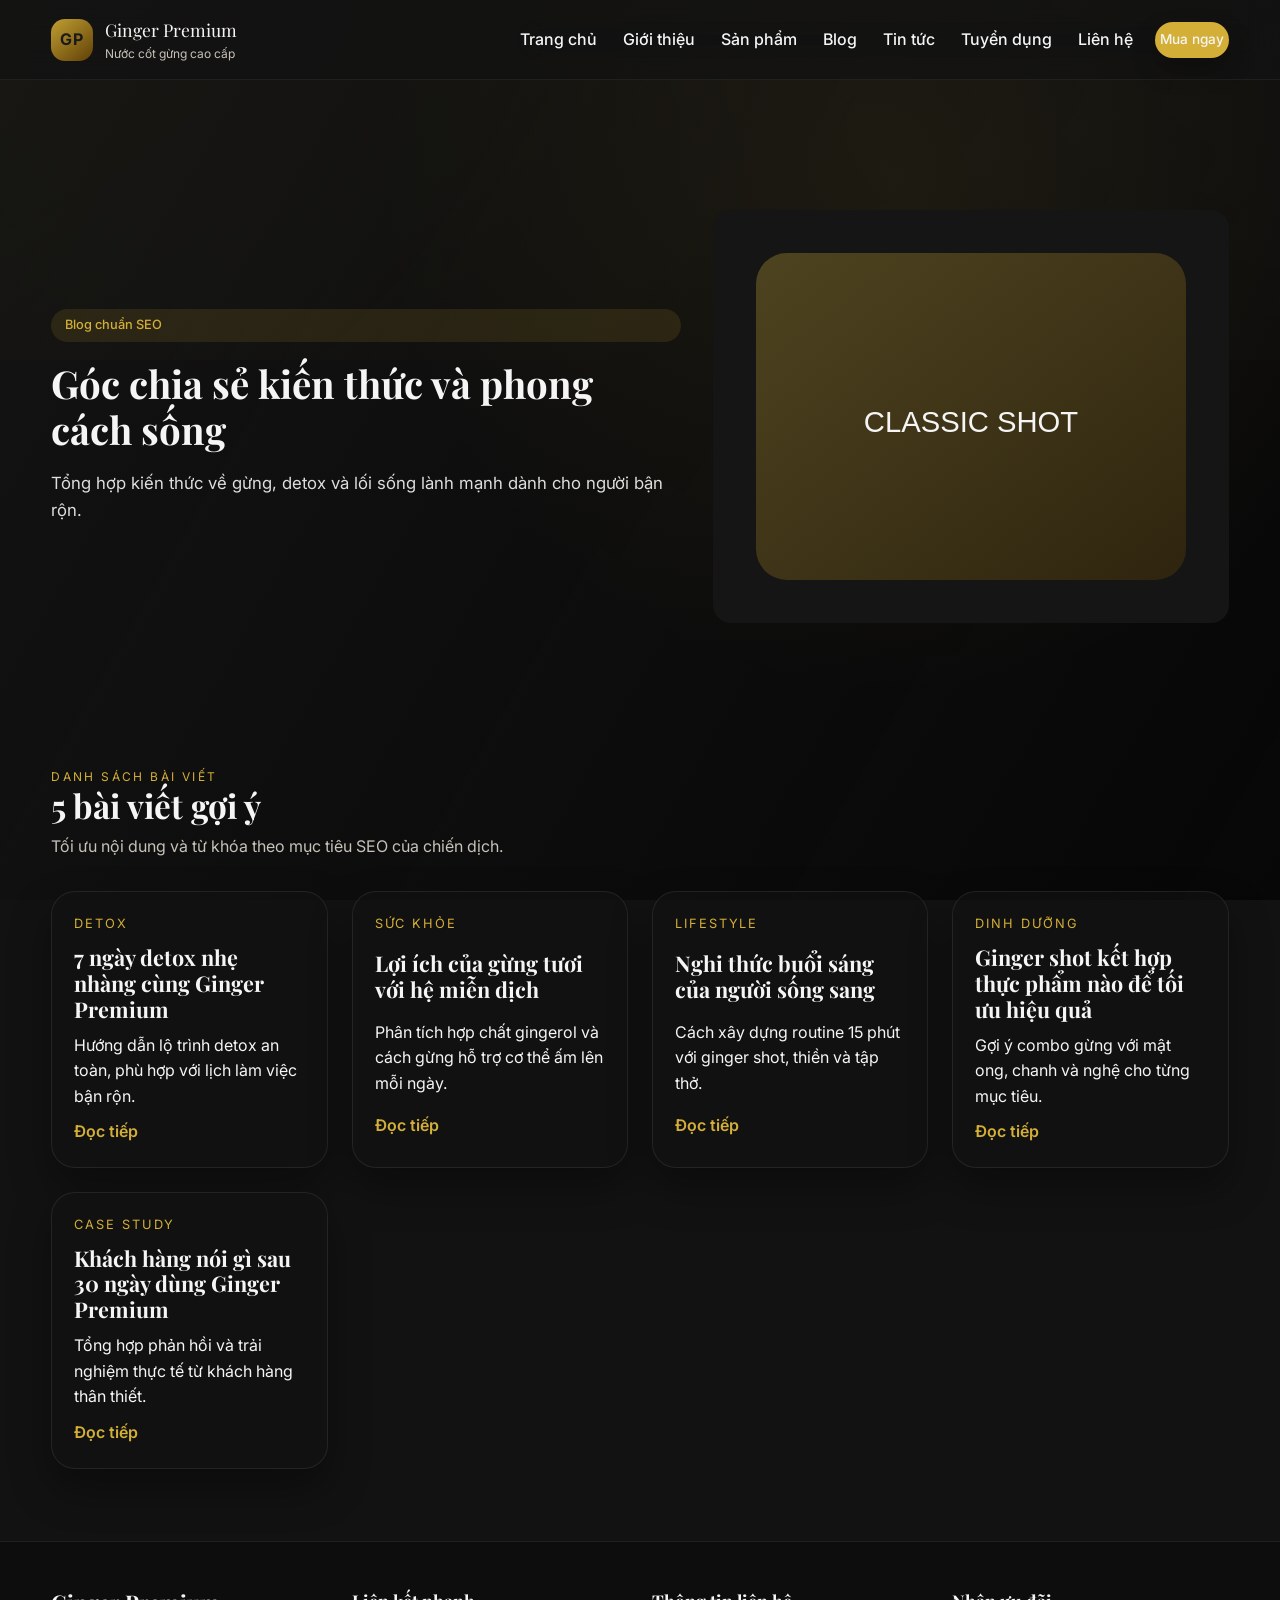
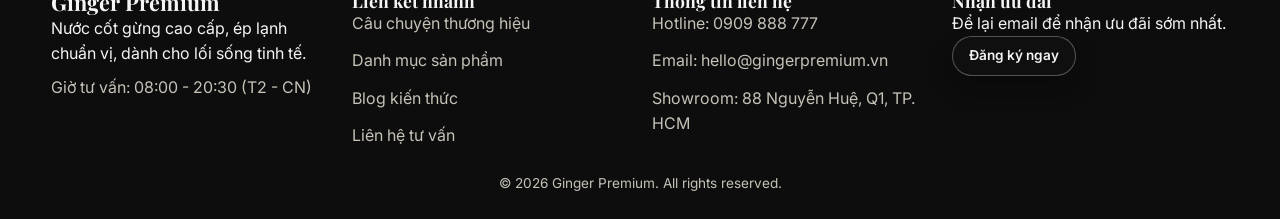
==== blog.html @ f05b1ac1 "update content" ====
<!doctype html>
<html lang='vi'>
<head>
  <meta charset='utf-8'>
  <meta name='viewport' content='width=device-width, initial-scale=1'>
  <title>Blog Ginger Premium | Kiến thức sức khỏe và phong cách sống</title>
  <meta name='description' content='Blog Ginger Premium chia sẻ kiến thức sức khỏe, thói quen detox và phong cách sống sang trọng cùng gừng tươi.'>
  <link rel='preconnect' href='https://fonts.googleapis.com'>
  <link rel='preconnect' href='https://fonts.gstatic.com' crossorigin>
  <link href='https://fonts.googleapis.com/css2?family=Playfair+Display:wght@500;600;700&family=Inter:wght@300;400;500;600&display=swap' rel='stylesheet'>
  <link rel='stylesheet' href='assets/css/style.css'>
  <script src='assets/js/main.js' defer></script>
</head>
<body>
  <header></header>

  <main>
    <section class='hero section reveal'>
      <div class='container hero-grid'>
        <div class='hero-copy'>
          <span class='badge'>Blog chuẩn SEO</span>
          <h1>Góc chia sẻ kiến thức và phong cách sống</h1>
          <p class='lead'>Tổng hợp kiến thức về gừng, detox và lối sống lành mạnh dành cho người bận rộn.</p>
        </div>
        <div class='hero-media'>
          <img src='assets/img/product-1.svg' alt='Blog Ginger Premium'>
        </div>
      </div>
    </section>

    <section class='section reveal'>
      <div class='container'>
        <div class='section-heading'>
          <p class='section-kicker'>Danh sách bài viết</p>
          <h2>5 bài viết gợi ý</h2>
          <p class='section-subtitle'>Tối ưu nội dung và từ khóa theo mục tiêu SEO của chiến dịch.</p>
        </div>
        <!-- Lưu ý: Đảm bảo bài viết tối thiểu 300 từ và tối ưu 3 keyword -->
        <div class='grid-2'>
          <article class='post-card'>
            <span class='post-tag'>Detox</span>
            <h3>7 ngày detox nhẹ nhàng cùng Ginger Premium</h3>
            <p>Hướng dẫn lộ trình detox an toàn, phù hợp với lịch làm việc bận rộn.</p>
            <a class='text-link' href='#'>Đọc tiếp</a>
          </article>
          <article class='post-card'>
            <span class='post-tag'>Sức khỏe</span>
            <h3>Lợi ích của gừng tươi với hệ miễn dịch</h3>
            <p>Phân tích hợp chất gingerol và cách gừng hỗ trợ cơ thể ấm lên mỗi ngày.</p>
            <a class='text-link' href='#'>Đọc tiếp</a>
          </article>
          <article class='post-card'>
            <span class='post-tag'>Lifestyle</span>
            <h3>Nghi thức buổi sáng của người sống sang</h3>
            <p>Cách xây dựng routine 15 phút với ginger shot, thiền và tập thở.</p>
            <a class='text-link' href='#'>Đọc tiếp</a>
          </article>
          <article class='post-card'>
            <span class='post-tag'>Dinh dưỡng</span>
            <h3>Ginger shot kết hợp thực phẩm nào để tối ưu hiệu quả</h3>
            <p>Gợi ý combo gừng với mật ong, chanh và nghệ cho từng mục tiêu.</p>
            <a class='text-link' href='#'>Đọc tiếp</a>
          </article>
          <article class='post-card'>
            <span class='post-tag'>Case study</span>
            <h3>Khách hàng nói gì sau 30 ngày dùng Ginger Premium</h3>
            <p>Tổng hợp phản hồi và trải nghiệm thực tế từ khách hàng thân thiết.</p>
            <a class='text-link' href='#'>Đọc tiếp</a>
          </article>
        </div>
      </div>
    </section>
  </main>

  <footer></footer>
</body>
</html>
---- assets/css/style.css ----
:root {
  --bg: #121212;
  --bg-alt: #171717;
  --accent: #d4af37;
  --text: #f5f5f5;
  --muted: #c6c2b8;
  --glass: rgba(18, 18, 18, 0.62);
  --glass-border: rgba(212, 175, 55, 0.22);
  --shadow: 0 20px 40px rgba(0, 0, 0, 0.35);
  --radius: 24px;
}

* {
  box-sizing: border-box;
  margin: 0;
  padding: 0;
}

html {
  scroll-behavior: smooth;
}

body {
  font-family: "Inter", sans-serif;
  background: var(--bg);
  color: var(--text);
  line-height: 1.6;
  min-height: 100vh;
}

/* Nền tối sang trọng với ánh vàng hổ phách */
body::before {
  content: "";
  position: fixed;
  inset: -20% -10% auto;
  height: 60vh;
  background:
    radial-gradient(
      circle at top left,
      rgba(212, 175, 55, 0.2),
      transparent 60%
    ),
    radial-gradient(
      circle at top right,
      rgba(255, 255, 255, 0.08),
      transparent 55%
    );
  z-index: -2;
}

body::after {
  content: "";
  position: fixed;
  inset: 0;
  background:
    radial-gradient(
      circle at 70% 20%,
      rgba(212, 175, 55, 0.08),
      transparent 45%
    ),
    linear-gradient(120deg, rgba(20, 20, 20, 0.85), rgba(0, 0, 0, 0.6));
  z-index: -1;
  pointer-events: none;
}

img {
  width: 100%;
  display: block;
  border-radius: 18px;
}

a {
  color: inherit;
  text-decoration: none;
}

ul {
  list-style: none;
  padding-left: 0;
}

.container {
  width: min(1200px, 92vw);
  margin: 0 auto;
}

.section {
  padding: 72px 0;
  position: relative;
}

.section-heading {
  margin-bottom: 32px;
  max-width: 720px;
}

.section-kicker {
  text-transform: uppercase;
  letter-spacing: 0.2em;
  font-size: 0.75rem;
  color: var(--accent);
}

.section-subtitle {
  color: var(--muted);
  margin-top: 8px;
}

h1,
h2,
h3,
h4 {
  font-family: "Playfair Display", serif;
  line-height: 1.2;
}

h1 {
  font-size: clamp(2.4rem, 3vw, 3.6rem);
}

h2 {
  font-size: clamp(1.9rem, 2.6vw, 2.8rem);
}

h3 {
  font-size: 1.35rem;
}

h4 {
  font-size: 1.1rem;
}

p.lead {
  font-size: 1.05rem;
  opacity: 0.9;
}

.badge {
  display: inline-flex;
  align-items: center;
  gap: 6px;
  padding: 6px 14px;
  border-radius: 999px;
  background: rgba(212, 175, 55, 0.12);
  color: var(--accent);
  font-weight: 500;
  font-size: 0.8rem;
}

.btn {
  display: inline-flex;
  align-items: center;
  justify-content: center;
  padding: 12px 22px;
  border-radius: 999px;
  border: 1px solid transparent;
  font-weight: 600;
  transition: 0.3s ease;
  box-shadow: 0 12px 24px rgba(0, 0, 0, 0.25);
}

.btn-primary {
  background: var(--accent);
  color: #1a1a1a;
}

.btn-primary:hover {
  transform: translateY(-2px);
  box-shadow: 0 18px 30px rgba(212, 175, 55, 0.35);
}

.btn-ghost {
  border-color: rgba(245, 245, 245, 0.3);
  color: var(--text);
  background: rgba(18, 18, 18, 0.45);
}

.btn-ghost:hover {
  border-color: var(--accent);
  color: var(--accent);
}

.btn-small {
  padding: 8px 16px;
  font-size: 0.85rem;
}

/* Header glassmorphism */
header {
  position: sticky;
  top: 0;
  z-index: 50;
}

.site-header {
  background: rgba(18, 18, 18, 0.72);
  border-bottom: 1px solid rgba(255, 255, 255, 0.06);
  backdrop-filter: blur(16px);
}

.nav-inner {
  display: flex;
  align-items: center;
  justify-content: space-between;
  gap: 18px;
  padding: 16px 0;
}

.brand {
  display: flex;
  align-items: center;
  gap: 12px;
}

.brand-mark {
  width: 42px;
  height: 42px;
  border-radius: 14px;
  background: linear-gradient(
    140deg,
    rgba(212, 175, 55, 0.9),
    rgba(106, 70, 6, 0.9)
  );
  color: #1a1a1a;
  display: grid;
  place-items: center;
  font-weight: 700;
  letter-spacing: 0.08em;
}

.brand-info {
  display: flex;
  flex-direction: column;
}

.brand-text {
  font-family: "Playfair Display", serif;
  font-size: 1.1rem;
}

.brand-tagline {
  font-size: 0.75rem;
  color: var(--muted);
}

.nav-toggle {
  display: inline-flex;
  flex-direction: column;
  gap: 6px;
  background: transparent;
  border: 1px solid rgba(255, 255, 255, 0.15);
  padding: 10px;
  border-radius: 12px;
  color: var(--text);
}

.nav-toggle span {
  width: 22px;
  height: 2px;
  background: var(--text);
  border-radius: 999px;
  transition: 0.3s ease;
}

.nav-menu {
  position: absolute;
  top: 100%;
  left: 0;
  right: 0;
  display: none;
  flex-direction: column;
  gap: 12px;
  padding: 16px;
  background: rgba(18, 18, 18, 0.95);
  border-bottom: 1px solid rgba(212, 175, 55, 0.25);
  backdrop-filter: blur(16px);
}

.nav-menu a {
  padding: 6px 4px;
  color: var(--text);
  font-weight: 500;
}

.nav-menu.is-open {
  display: flex;
}

body.nav-open {
  overflow: hidden;
}

.hero {
  padding-top: 110px;
}

.hero-grid {
  display: grid;
  gap: 32px;
}

.hero-copy {
  display: grid;
  gap: 18px;
}

.hero-actions {
  display: flex;
  flex-wrap: wrap;
  gap: 14px;
}

.hero-stats {
  display: grid;
  gap: 16px;
  grid-template-columns: repeat(auto-fit, minmax(140px, 1fr));
  margin-top: 12px;
}

.hero-stats h3 {
  font-size: 1.6rem;
}

.hero-media {
  position: relative;
  display: grid;
  gap: 16px;
}

.media-card {
  position: absolute;
  bottom: 16px;
  right: 16px;
  background: var(--glass);
  padding: 16px;
  border-radius: 18px;
  border: 1px solid var(--glass-border);
  backdrop-filter: blur(16px);
  box-shadow: var(--shadow);
}

.media-card .label {
  text-transform: uppercase;
  letter-spacing: 0.18em;
  font-size: 0.65rem;
  color: var(--accent);
  margin-bottom: 6px;
}

.media-card .price {
  color: var(--accent);
  font-weight: 600;
}

.card {
  background: var(--glass);
  border: 1px solid var(--glass-border);
  border-radius: var(--radius);
  padding: 22px;
  box-shadow: var(--shadow);
  backdrop-filter: blur(18px);
}

.card h3,
.card h4 {
  margin-bottom: 8px;
}

.grid-2,
.grid-3 {
  display: grid;
  gap: 24px;
}

.grid-2 {
  grid-template-columns: repeat(auto-fit, minmax(260px, 1fr));
}

.grid-3 {
  grid-template-columns: repeat(auto-fit, minmax(230px, 1fr));
}

.product-card {
  background: var(--glass);
  border: 1px solid rgba(255, 255, 255, 0.08);
  border-radius: var(--radius);
  padding: 22px;
  display: grid;
  gap: 16px;
  box-shadow: var(--shadow);
  backdrop-filter: blur(18px);
}

.product-card h3 {
  margin-bottom: 4px;
}

.price-row {
  display: flex;
  align-items: center;
  justify-content: space-between;
  gap: 12px;
}

.price-row span {
  font-weight: 600;
  color: var(--accent);
}

.pricing-grid {
  display: grid;
  gap: 24px;
}

.pricing-card {
  background: rgba(18, 18, 18, 0.75);
  border: 1px solid rgba(255, 255, 255, 0.12);
  border-radius: var(--radius);
  padding: 26px;
  display: grid;
  gap: 12px;
  box-shadow: var(--shadow);
}

.pricing-card--featured {
  border-color: var(--accent);
  background: linear-gradient(
    140deg,
    rgba(212, 175, 55, 0.2),
    rgba(18, 18, 18, 0.9)
  );
  transform: translateY(-6px);
}

.pricing-price {
  font-size: 1.6rem;
  color: var(--accent);
}

.pricing-list {
  display: grid;
  gap: 8px;
  color: var(--muted);
}

.lead-gen {
  background: rgba(18, 18, 18, 0.55);
}

.lead-grid {
  display: grid;
  gap: 28px;
  align-items: start;
}

.aida-grid {
  display: grid;
  gap: 16px;
  margin-top: 18px;
}

.glass-form {
  background: rgba(18, 18, 18, 0.7);
  border: 1px solid var(--glass-border);
  padding: 26px;
  border-radius: var(--radius);
  display: grid;
  gap: 16px;
  box-shadow: var(--shadow);
  backdrop-filter: blur(18px);
}

.glass-form label {
  display: grid;
  gap: 8px;
  font-size: 0.9rem;
  color: var(--muted);
}

.glass-form input,
.glass-form select,
.glass-form textarea {
  width: 100%;
  padding: 12px 14px;
  border-radius: 12px;
  border: 1px solid rgba(255, 255, 255, 0.12);
  background: rgba(10, 10, 10, 0.7);
  color: var(--text);
}

.form-note {
  font-size: 0.8rem;
  color: var(--muted);
}

.post-card {
  background: var(--glass);
  border: 1px solid rgba(255, 255, 255, 0.08);
  border-radius: var(--radius);
  padding: 22px;
  display: grid;
  gap: 10px;
  box-shadow: var(--shadow);
}

.post-tag {
  color: var(--accent);
  font-size: 0.8rem;
  text-transform: uppercase;
  letter-spacing: 0.15em;
}

.text-link {
  color: var(--accent);
  font-weight: 600;
}

.split {
  display: grid;
  gap: 24px;
  align-items: center;
}

.highlight-list {
  display: grid;
  gap: 12px;
  color: var(--muted);
}

.contact-grid {
  display: grid;
  gap: 24px;
}

.contact-card {
  background: var(--glass);
  border: 1px solid var(--glass-border);
  border-radius: var(--radius);
  padding: 22px;
  display: grid;
  gap: 14px;
  box-shadow: var(--shadow);
  backdrop-filter: blur(16px);
}

.social-buttons {
  display: flex;
  flex-wrap: wrap;
  gap: 12px;
}

.social-btn {
  padding: 10px 16px;
  border-radius: 999px;
  border: 1px solid rgba(212, 175, 55, 0.3);
  background: rgba(18, 18, 18, 0.6);
  color: var(--text);
  display: inline-flex;
  align-items: center;
  gap: 8px;
  transition: 0.3s ease;
}

.social-btn:hover {
  border-color: var(--accent);
  color: var(--accent);
  transform: translateY(-2px);
}

.site-footer {
  border-top: 1px solid rgba(255, 255, 255, 0.08);
  padding: 48px 0 24px;
  background: rgba(10, 10, 10, 0.6);
}

.footer-grid {
  display: grid;
  gap: 24px;
}

.footer-bottom {
  margin-top: 24px;
  color: var(--muted);
  font-size: 0.85rem;
  text-align: center;
}

/* Hiệu ứng reveal khi cuộn */
.reveal {
  opacity: 0;
  transform: translateY(24px);
  transition:
    opacity 0.6s ease,
    transform 0.6s ease;
}

.reveal.is-visible {
  opacity: 1;
  transform: translateY(0);
}

@media (min-width: 900px) {
  .nav-toggle {
    display: none;
  }

  .nav-menu {
    position: static;
    display: flex;
    flex-direction: row;
    align-items: center;
    gap: 18px;
    background: transparent;
    border: none;
    padding: 0;
  }

  body.nav-open {
    overflow: auto;
  }

  .hero-grid {
    grid-template-columns: 1.1fr 0.9fr;
    align-items: center;
  }

  .lead-grid {
    grid-template-columns: 1.1fr 0.9fr;
  }

  .pricing-grid {
    grid-template-columns: repeat(3, 1fr);
  }

  .footer-grid {
    grid-template-columns: repeat(4, 1fr);
  }

  .split {
    grid-template-columns: 1.1fr 0.9fr;
  }

  .contact-grid {
    grid-template-columns: 1.1fr 0.9fr;
  }
}

@media (min-width: 1100px) {
  .hero {
    padding-top: 130px;
  }
}

@media (prefers-reduced-motion: reduce) {
  html {
    scroll-behavior: auto;
  }

  .reveal {
    opacity: 1;
    transform: none;
    transition: none;
  }

  .btn,
  .social-btn {
    transition: none;
  }
}
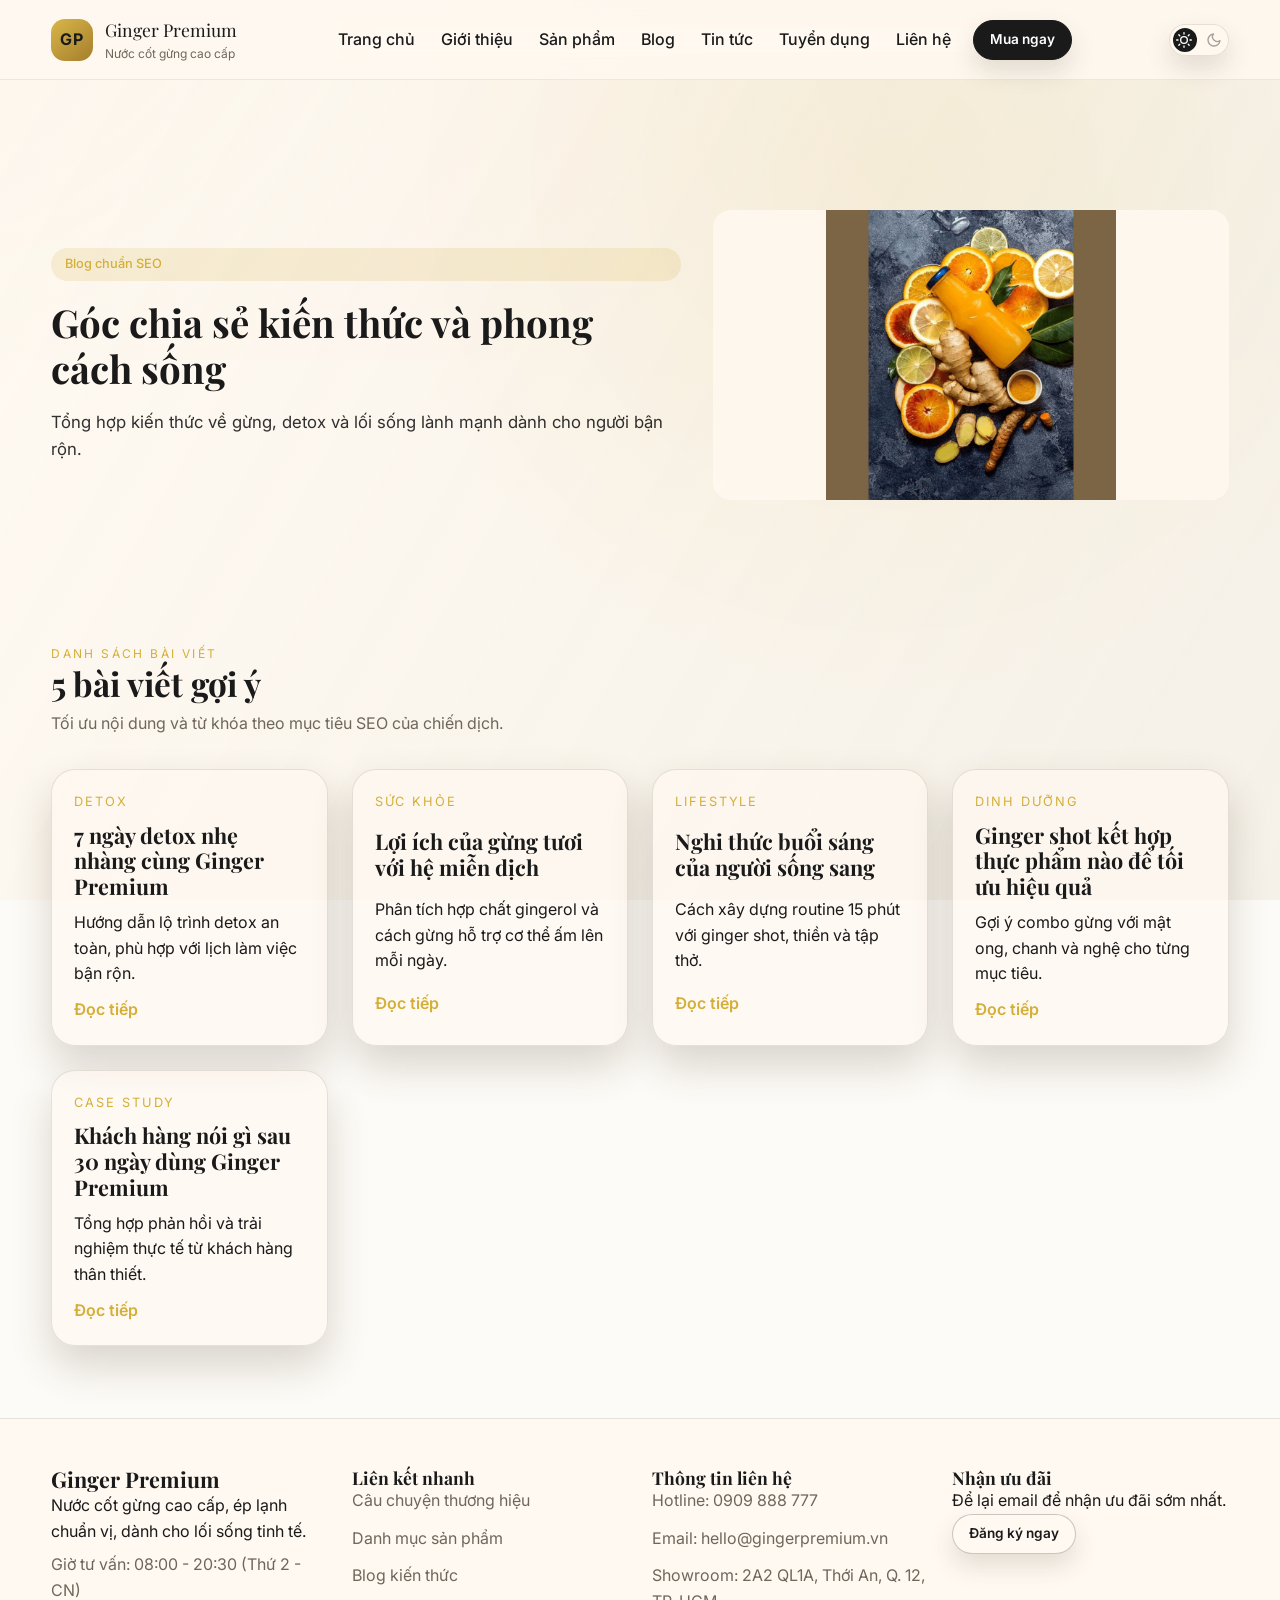
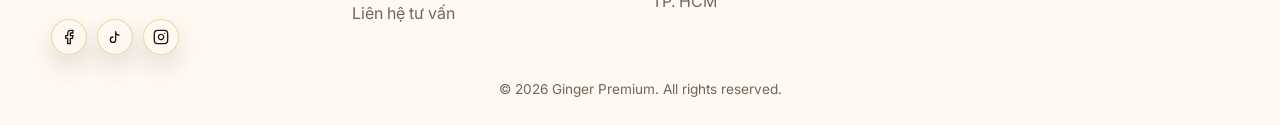
==== commit 27b1d86f: "update product images" ====
--- a/blog.html
+++ b/blog.html
@@ -1,77 +1,105 @@
 <!doctype html>
-<html lang='vi'>
-<head>
-  <meta charset='utf-8'>
-  <meta name='viewport' content='width=device-width, initial-scale=1'>
-  <title>Blog Ginger Premium | Kiến thức sức khỏe và phong cách sống</title>
-  <meta name='description' content='Blog Ginger Premium chia sẻ kiến thức sức khỏe, thói quen detox và phong cách sống sang trọng cùng gừng tươi.'>
-  <link rel='preconnect' href='https://fonts.googleapis.com'>
-  <link rel='preconnect' href='https://fonts.gstatic.com' crossorigin>
-  <link href='https://fonts.googleapis.com/css2?family=Playfair+Display:wght@500;600;700&family=Inter:wght@300;400;500;600&display=swap' rel='stylesheet'>
-  <link rel='stylesheet' href='assets/css/style.css'>
-  <script src='assets/js/main.js' defer></script>
-</head>
-<body>
-  <header></header>
+<html lang="vi">
+  <head>
+    <meta charset="utf-8" />
+    <meta name="viewport" content="width=device-width, initial-scale=1" />
+    <title>Blog Ginger Premium | Kiến thức sức khỏe và phong cách sống</title>
+    <meta
+      name="description"
+      content="Blog Ginger Premium chia sẻ kiến thức sức khỏe, thói quen detox và phong cách sống sang trọng cùng gừng tươi."
+    />
+    <link rel="preconnect" href="https://fonts.googleapis.com" />
+    <link rel="preconnect" href="https://fonts.gstatic.com" crossorigin />
+    <link
+      href="https://fonts.googleapis.com/css2?family=Playfair+Display:wght@500;600;700&family=Inter:wght@300;400;500;600&display=swap"
+      rel="stylesheet"
+    />
+    <link rel="stylesheet" href="assets/css/style.css" />
+    <script src="assets/js/main.js" defer></script>
+  </head>
+  <body>
+    <header></header>
 
-  <main>
-    <section class='hero section reveal'>
-      <div class='container hero-grid'>
-        <div class='hero-copy'>
-          <span class='badge'>Blog chuẩn SEO</span>
-          <h1>Góc chia sẻ kiến thức và phong cách sống</h1>
-          <p class='lead'>Tổng hợp kiến thức về gừng, detox và lối sống lành mạnh dành cho người bận rộn.</p>
+    <main>
+      <section class="hero section reveal">
+        <div class="container hero-grid">
+          <div class="hero-copy">
+            <span class="badge">Blog chuẩn SEO</span>
+            <h1>Góc chia sẻ kiến thức và phong cách sống</h1>
+            <p class="lead">
+              Tổng hợp kiến thức về gừng, detox và lối sống lành mạnh dành cho
+              người bận rộn.
+            </p>
+          </div>
+          <div class="hero-media">
+            <img
+              class="img-hero"
+              src="assets/img/posts/post-1.jpg"
+              alt="Blog Ginger Premium"
+            />
+          </div>
         </div>
-        <div class='hero-media'>
-          <img src='assets/img/product-1.svg' alt='Blog Ginger Premium'>
+      </section>
+
+      <section class="section reveal">
+        <div class="container">
+          <div class="section-heading">
+            <p class="section-kicker">Danh sách bài viết</p>
+            <h2>5 bài viết gợi ý</h2>
+            <p class="section-subtitle">
+              Tối ưu nội dung và từ khóa theo mục tiêu SEO của chiến dịch.
+            </p>
+          </div>
+          <!-- Lưu ý: Đảm bảo bài viết tối thiểu 300 từ và tối ưu 3 keyword -->
+          <div class="grid-2">
+            <article class="post-card">
+              <span class="post-tag">Detox</span>
+              <h3>7 ngày detox nhẹ nhàng cùng Ginger Premium</h3>
+              <p>
+                Hướng dẫn lộ trình detox an toàn, phù hợp với lịch làm việc bận
+                rộn.
+              </p>
+              <a class="text-link" href="#">Đọc tiếp</a>
+            </article>
+            <article class="post-card">
+              <span class="post-tag">Sức khỏe</span>
+              <h3>Lợi ích của gừng tươi với hệ miễn dịch</h3>
+              <p>
+                Phân tích hợp chất gingerol và cách gừng hỗ trợ cơ thể ấm lên
+                mỗi ngày.
+              </p>
+              <a class="text-link" href="#">Đọc tiếp</a>
+            </article>
+            <article class="post-card">
+              <span class="post-tag">Lifestyle</span>
+              <h3>Nghi thức buổi sáng của người sống sang</h3>
+              <p>
+                Cách xây dựng routine 15 phút với ginger shot, thiền và tập thở.
+              </p>
+              <a class="text-link" href="#">Đọc tiếp</a>
+            </article>
+            <article class="post-card">
+              <span class="post-tag">Dinh dưỡng</span>
+              <h3>Ginger shot kết hợp thực phẩm nào để tối ưu hiệu quả</h3>
+              <p>
+                Gợi ý combo gừng với mật ong, chanh và nghệ cho từng mục tiêu.
+              </p>
+              <a class="text-link" href="#">Đọc tiếp</a>
+            </article>
+            <article class="post-card">
+              <span class="post-tag">Case study</span>
+              <h3>Khách hàng nói gì sau 30 ngày dùng Ginger Premium</h3>
+              <p>
+                Tổng hợp phản hồi và trải nghiệm thực tế từ khách hàng thân
+                thiết.
+              </p>
+              <a class="text-link" href="#">Đọc tiếp</a>
+            </article>
+          </div>
         </div>
-      </div>
-    </section>
+      </section>
+    </main>
 
-    <section class='section reveal'>
-      <div class='container'>
-        <div class='section-heading'>
-          <p class='section-kicker'>Danh sách bài viết</p>
-          <h2>5 bài viết gợi ý</h2>
-          <p class='section-subtitle'>Tối ưu nội dung và từ khóa theo mục tiêu SEO của chiến dịch.</p>
-        </div>
-        <!-- Lưu ý: Đảm bảo bài viết tối thiểu 300 từ và tối ưu 3 keyword -->
-        <div class='grid-2'>
-          <article class='post-card'>
-            <span class='post-tag'>Detox</span>
-            <h3>7 ngày detox nhẹ nhàng cùng Ginger Premium</h3>
-            <p>Hướng dẫn lộ trình detox an toàn, phù hợp với lịch làm việc bận rộn.</p>
-            <a class='text-link' href='#'>Đọc tiếp</a>
-          </article>
-          <article class='post-card'>
-            <span class='post-tag'>Sức khỏe</span>
-            <h3>Lợi ích của gừng tươi với hệ miễn dịch</h3>
-            <p>Phân tích hợp chất gingerol và cách gừng hỗ trợ cơ thể ấm lên mỗi ngày.</p>
-            <a class='text-link' href='#'>Đọc tiếp</a>
-          </article>
-          <article class='post-card'>
-            <span class='post-tag'>Lifestyle</span>
-            <h3>Nghi thức buổi sáng của người sống sang</h3>
-            <p>Cách xây dựng routine 15 phút với ginger shot, thiền và tập thở.</p>
-            <a class='text-link' href='#'>Đọc tiếp</a>
-          </article>
-          <article class='post-card'>
-            <span class='post-tag'>Dinh dưỡng</span>
-            <h3>Ginger shot kết hợp thực phẩm nào để tối ưu hiệu quả</h3>
-            <p>Gợi ý combo gừng với mật ong, chanh và nghệ cho từng mục tiêu.</p>
-            <a class='text-link' href='#'>Đọc tiếp</a>
-          </article>
-          <article class='post-card'>
-            <span class='post-tag'>Case study</span>
-            <h3>Khách hàng nói gì sau 30 ngày dùng Ginger Premium</h3>
-            <p>Tổng hợp phản hồi và trải nghiệm thực tế từ khách hàng thân thiết.</p>
-            <a class='text-link' href='#'>Đọc tiếp</a>
-          </article>
-        </div>
-      </div>
-    </section>
-  </main>
-
-  <footer></footer>
-</body>
+    <footer></footer>
+  </body>
 </html>
--- a/assets/css/style.css
+++ b/assets/css/style.css
@@ -1,40 +1,41 @@
 :root {
   --bg: #121212;
   --bg-alt: #171717;
-  --accent: #d4af37;
   --text: #f5f5f5;
   --muted: #c6c2b8;
+  --accent: #d4af37;
+  --ink: #1a1a1a;
+  --surface: rgba(18, 18, 18, 0.72);
+  --surface-strong: rgba(18, 18, 18, 0.95);
+  --surface-soft: rgba(18, 18, 18, 0.55);
   --glass: rgba(18, 18, 18, 0.62);
-  --glass-border: rgba(212, 175, 55, 0.22);
+  --glass-strong: rgba(18, 18, 18, 0.75);
+  --border: rgba(255, 255, 255, 0.08);
+  --border-strong: rgba(255, 255, 255, 0.12);
+  --border-faint: rgba(255, 255, 255, 0.06);
+  --border-accent: rgba(212, 175, 55, 0.25);
+  --border-accent-strong: rgba(212, 175, 55, 0.3);
+  --border-text: rgba(245, 245, 245, 0.3);
+  --border-toggle: rgba(255, 255, 255, 0.15);
+  --accent-soft: rgba(212, 175, 55, 0.12);
+  --accent-20: rgba(212, 175, 55, 0.2);
+  --accent-35: rgba(212, 175, 55, 0.35);
   --shadow: 0 20px 40px rgba(0, 0, 0, 0.35);
-  --radius: 24px;
-}
-
-* {
-  box-sizing: border-box;
-  margin: 0;
-  padding: 0;
-}
-
-html {
-  scroll-behavior: smooth;
-}
-
-body {
-  font-family: "Inter", sans-serif;
-  background: var(--bg);
-  color: var(--text);
-  line-height: 1.6;
-  min-height: 100vh;
-}
-
-/* Nền tối sang trọng với ánh vàng hổ phách */
-body::before {
-  content: "";
-  position: fixed;
-  inset: -20% -10% auto;
-  height: 60vh;
-  background:
+  --shadow-soft: 0 12px 24px rgba(0, 0, 0, 0.25);
+  --shadow-strong: 0 18px 30px rgba(0, 0, 0, 0.35);
+  --input-bg: rgba(10, 10, 10, 0.7);
+  --input-border: rgba(255, 255, 255, 0.12);
+  --brand-gradient: linear-gradient(
+    140deg,
+    rgba(212, 175, 55, 0.9),
+    rgba(106, 70, 6, 0.9)
+  );
+  --featured-gradient: linear-gradient(
+    140deg,
+    rgba(212, 175, 55, 0.2),
+    rgba(18, 18, 18, 0.9)
+  );
+  --bg-decor:
     radial-gradient(
       circle at top left,
       rgba(212, 175, 55, 0.2),
@@ -42,23 +43,127 @@
     ),
     radial-gradient(
       circle at top right,
-      rgba(255, 255, 255, 0.08),
+      rgba(245, 245, 245, 0.08),
       transparent 55%
     );
-  z-index: -2;
-}
-
-body::after {
-  content: "";
-  position: fixed;
-  inset: 0;
-  background:
+  --bg-overlay:
     radial-gradient(
       circle at 70% 20%,
       rgba(212, 175, 55, 0.08),
       transparent 45%
     ),
     linear-gradient(120deg, rgba(20, 20, 20, 0.85), rgba(0, 0, 0, 0.6));
+  --radius: 24px;
+  --price-color: var(--accent);
+
+  /* Buttons variables */
+  --btn-primary-bg: var(--accent);
+  --btn-primary-color: var(--ink);
+  --btn-primary-hover-shadow: 0 12px 24px rgba(212, 175, 55, 0.4);
+  --btn-outline-border: var(--border-text);
+  --btn-outline-color: var(--text);
+  --btn-outline-bg: transparent;
+  --btn-outline-hover-bg: rgba(255, 255, 255, 0.05);
+}
+
+html[data-theme="light"] {
+  --bg: #fdfbf7;
+  --bg-alt: #f6f2e9;
+  --text: #1a1a1a;
+  --muted: #6f675c;
+  --accent: #d4af37;
+  --ink: #1a1a1a;
+  --price-color: #83620c;
+  /* Buttons variables */
+  --btn-primary-bg: #1a1a1a;
+  --btn-primary-color: #ffffff;
+  --btn-primary-hover-shadow: 0 12px 24px rgba(26, 26, 26, 0.25);
+  --btn-outline-border: #1a1a1a;
+  --btn-outline-color: #1a1a1a;
+  --btn-outline-bg: transparent;
+  --btn-outline-hover-bg: rgba(26, 26, 26, 0.05);
+  --surface: rgba(255, 248, 240, 0.86);
+  --surface-strong: rgba(255, 248, 240, 0.95);
+  --surface-soft: rgba(255, 248, 240, 0.7);
+  --glass: rgba(255, 248, 240, 0.68);
+  --glass-strong: rgba(255, 248, 240, 0.82);
+  --border: rgba(47, 42, 37, 0.12);
+  --border-strong: rgba(47, 42, 37, 0.18);
+  --border-faint: rgba(47, 42, 37, 0.08);
+  --border-accent: rgba(212, 175, 55, 0.3);
+  --border-accent-strong: rgba(212, 175, 55, 0.45);
+  --border-text: rgba(47, 42, 37, 0.25);
+  --border-toggle: rgba(47, 42, 37, 0.18);
+  --accent-soft: rgba(212, 175, 55, 0.16);
+  --accent-20: rgba(212, 175, 55, 0.2);
+  --accent-35: rgba(212, 175, 55, 0.35);
+  --shadow: 0 20px 40px rgba(73, 60, 40, 0.2);
+  --shadow-soft: 0 12px 24px rgba(73, 60, 40, 0.15);
+  --shadow-strong: 0 18px 30px rgba(73, 60, 40, 0.25);
+  --input-bg: rgba(255, 248, 240, 0.9);
+  --input-border: rgba(47, 42, 37, 0.2);
+  --brand-gradient: linear-gradient(
+    140deg,
+    rgba(212, 175, 55, 0.9),
+    rgba(154, 112, 22, 0.9)
+  );
+  --featured-gradient: linear-gradient(
+    140deg,
+    rgba(212, 175, 55, 0.18),
+    rgba(255, 248, 240, 0.9)
+  );
+  --bg-decor:
+    radial-gradient(
+      circle at top left,
+      rgba(212, 175, 55, 0.12),
+      transparent 60%
+    ),
+    radial-gradient(
+      circle at top right,
+      rgba(47, 42, 37, 0.08),
+      transparent 55%
+    );
+  --bg-overlay:
+    radial-gradient(
+      circle at 70% 20%,
+      rgba(212, 175, 55, 0.12),
+      transparent 45%
+    ),
+    linear-gradient(120deg, rgba(255, 248, 240, 0.8), rgba(244, 239, 230, 0.9));
+}
+
+* {
+  box-sizing: border-box;
+  margin: 0;
+  padding: 0;
+}
+
+html {
+  scroll-behavior: smooth;
+}
+
+body {
+  font-family: "Inter", sans-serif;
+  background: var(--bg);
+  color: var(--text);
+  line-height: 1.6;
+  min-height: 100vh;
+}
+
+body::before {
+  content: "";
+  position: fixed;
+  inset: -20% -10% auto;
+  height: 60vh;
+  background: var(--bg-decor);
+  z-index: -2;
+}
+
+body::after {
+  content: "";
+  position: fixed;
+  inset: 0;
+  background: var(--bg-overlay);
   z-index: -1;
   pointer-events: none;
 }
@@ -67,6 +172,28 @@
   width: 100%;
   display: block;
   border-radius: 18px;
+}
+
+.img-hero,
+.img-card,
+.img-post {
+  width: 100%;
+  aspect-ratio: 1 / 1;
+  object-fit: contain;
+  object-position: center;
+  background: var(--surface);
+}
+
+.img-hero {
+  aspect-ratio: 16 / 9;
+}
+
+.img-card {
+  aspect-ratio: 1 / 1;
+}
+
+.img-post {
+  aspect-ratio: 1 / 1;
 }
 
 a {
@@ -141,7 +268,7 @@
   gap: 6px;
   padding: 6px 14px;
   border-radius: 999px;
-  background: rgba(212, 175, 55, 0.12);
+  background: var(--accent-soft);
   color: var(--accent);
   font-weight: 500;
   font-size: 0.8rem;
@@ -155,24 +282,40 @@
   border-radius: 999px;
   border: 1px solid transparent;
   font-weight: 600;
-  transition: 0.3s ease;
-  box-shadow: 0 12px 24px rgba(0, 0, 0, 0.25);
+  transition: all 0.3s cubic-bezier(0.4, 0, 0.2, 1);
+  box-shadow: var(--shadow-soft);
+  cursor: pointer;
+}
+
+.btn:hover {
+  transform: translateY(-2px) scale(1.02);
+  box-shadow: var(--shadow-strong);
 }
 
 .btn-primary {
-  background: var(--accent);
-  color: #1a1a1a;
+  background: var(--btn-primary-bg);
+  color: var(--btn-primary-color);
+  border-color: var(--btn-primary-bg);
 }
 
 .btn-primary:hover {
-  transform: translateY(-2px);
-  box-shadow: 0 18px 30px rgba(212, 175, 55, 0.35);
+  box-shadow: var(--btn-primary-hover-shadow);
+}
+
+.btn-outline {
+  background: var(--btn-outline-bg);
+  color: var(--btn-outline-color);
+  border-color: var(--btn-outline-border);
+}
+
+.btn-outline:hover {
+  background: var(--btn-outline-hover-bg);
 }
 
 .btn-ghost {
-  border-color: rgba(245, 245, 245, 0.3);
+  border-color: var(--border-text);
   color: var(--text);
-  background: rgba(18, 18, 18, 0.45);
+  background: var(--surface-soft);
 }
 
 .btn-ghost:hover {
@@ -185,7 +328,6 @@
   font-size: 0.85rem;
 }
 
-/* Header glassmorphism */
 header {
   position: sticky;
   top: 0;
@@ -193,8 +335,8 @@
 }
 
 .site-header {
-  background: rgba(18, 18, 18, 0.72);
-  border-bottom: 1px solid rgba(255, 255, 255, 0.06);
+  background: var(--surface);
+  border-bottom: 1px solid var(--border-faint);
   backdrop-filter: blur(16px);
 }
 
@@ -216,12 +358,8 @@
   width: 42px;
   height: 42px;
   border-radius: 14px;
-  background: linear-gradient(
-    140deg,
-    rgba(212, 175, 55, 0.9),
-    rgba(106, 70, 6, 0.9)
-  );
-  color: #1a1a1a;
+  background: var(--brand-gradient);
+  color: var(--ink);
   display: grid;
   place-items: center;
   font-weight: 700;
@@ -241,6 +379,79 @@
 .brand-tagline {
   font-size: 0.75rem;
   color: var(--muted);
+}
+
+.nav-actions {
+  display: inline-flex;
+  align-items: center;
+  gap: 10px;
+}
+
+.theme-toggle {
+  position: relative;
+  width: 60px;
+  height: 32px;
+  border-radius: 999px;
+  border: 1px solid var(--border);
+  background: var(--glass);
+  display: flex;
+  align-items: center;
+  justify-content: space-between;
+  padding: 0 6px;
+  box-shadow: var(--shadow-soft);
+  cursor: pointer;
+}
+
+/* Thumb tròn trượt */
+.theme-toggle::before {
+  content: "";
+  position: absolute;
+  top: 3px;
+  left: 3px;
+  width: 24px;
+  height: 24px;
+  border-radius: 50%;
+  background: var(--accent); /* Màu vàng ở Dark theme */
+  transition:
+    transform 0.3s cubic-bezier(0.4, 0, 0.2, 1),
+    background-color 0.3s ease;
+  z-index: 1;
+  /* Mặc định ở Dark theme: Thumb trượt sang phải (dưới icon Moon) */
+  transform: translateX(28px);
+}
+
+/* Thay đổi vị trí và màu sắc Thumb ở Light theme */
+html[data-theme="light"] .theme-toggle::before {
+  background: #1a1a1a; /* Màu tối ở Light theme */
+  /* Ở Light theme: Thumb trượt sang trái (dưới icon Sun) */
+  transform: translateX(0);
+}
+
+.theme-icon {
+  position: relative;
+  width: 16px;
+  height: 16px;
+  z-index: 2;
+  transition: color 0.3s ease;
+  pointer-events: none; /* Tránh cản trở sự kiện click */
+}
+
+/* Trạng thái mặc định (Dark theme): Sun (trái) mờ đi, Moon (phải) nổi bật trên nền Thumb vàng */
+.theme-icon--sun {
+  color: rgba(255, 255, 255, 0.4);
+}
+
+.theme-icon--moon {
+  color: var(--ink);
+}
+
+/* Trạng thái Light theme: Sun (trái) nổi bật trên nền Thumb tối, Moon (phải) mờ đi */
+html[data-theme="light"] .theme-icon--sun {
+  color: #ffffff;
+}
+
+html[data-theme="light"] .theme-icon--moon {
+  color: rgba(26, 26, 26, 0.4);
 }
 
 .nav-toggle {
@@ -248,7 +459,7 @@
   flex-direction: column;
   gap: 6px;
   background: transparent;
-  border: 1px solid rgba(255, 255, 255, 0.15);
+  border: 1px solid var(--border-toggle);
   padding: 10px;
   border-radius: 12px;
   color: var(--text);
@@ -271,12 +482,12 @@
   flex-direction: column;
   gap: 12px;
   padding: 16px;
-  background: rgba(18, 18, 18, 0.95);
-  border-bottom: 1px solid rgba(212, 175, 55, 0.25);
+  background: var(--surface-strong);
+  border-bottom: 1px solid var(--border-accent);
   backdrop-filter: blur(16px);
 }
 
-.nav-menu a {
+.nav-menu a:not(.btn) {
   padding: 6px 4px;
   color: var(--text);
   font-weight: 500;
@@ -292,6 +503,28 @@
 
 .hero {
   padding-top: 110px;
+}
+
+.hero-slider {
+  position: relative;
+}
+
+.hero-slider .swiper-slide {
+  height: auto;
+}
+
+.hero-pagination {
+  position: static;
+  margin-top: 18px;
+}
+
+.hero-pagination .swiper-pagination-bullet {
+  background: var(--accent);
+  opacity: 0.3;
+}
+
+.hero-pagination .swiper-pagination-bullet-active {
+  opacity: 1;
 }
 
 .hero-grid {
@@ -334,7 +567,7 @@
   background: var(--glass);
   padding: 16px;
   border-radius: 18px;
-  border: 1px solid var(--glass-border);
+  border: 1px solid var(--border-accent);
   backdrop-filter: blur(16px);
   box-shadow: var(--shadow);
 }
@@ -343,18 +576,50 @@
   text-transform: uppercase;
   letter-spacing: 0.18em;
   font-size: 0.65rem;
+  color: var(--price-color);
+  margin-bottom: 6px;
+}
+
+.media-card .price {
+  color: var(--price-color);
+  font-weight: 600;
+}
+
+.trust-badges {
+  margin-top: 24px;
+  display: grid;
+  gap: 12px;
+  grid-template-columns: repeat(auto-fit, minmax(200px, 1fr));
+  padding: 16px;
+  background: var(--glass);
+  border-radius: var(--radius);
+  border: 1px solid var(--border);
+  box-shadow: var(--shadow-soft);
+  backdrop-filter: blur(16px);
+}
+
+.trust-badge {
+  display: flex;
+  align-items: center;
+  gap: 10px;
+  font-weight: 600;
+}
+
+.trust-icon {
+  width: 34px;
+  height: 34px;
+  border-radius: 50%;
+  display: grid;
+  place-items: center;
+  background: var(--accent-soft);
   color: var(--accent);
-  margin-bottom: 6px;
-}
-
-.media-card .price {
-  color: var(--accent);
-  font-weight: 600;
+  border: 1px solid var(--border-accent);
+  font-size: 0.9rem;
 }
 
 .card {
   background: var(--glass);
-  border: 1px solid var(--glass-border);
+  border: 1px solid var(--border-accent);
   border-radius: var(--radius);
   padding: 22px;
   box-shadow: var(--shadow);
@@ -382,7 +647,7 @@
 
 .product-card {
   background: var(--glass);
-  border: 1px solid rgba(255, 255, 255, 0.08);
+  border: 1px solid var(--border);
   border-radius: var(--radius);
   padding: 22px;
   display: grid;
@@ -404,7 +669,7 @@
 
 .price-row span {
   font-weight: 600;
-  color: var(--accent);
+  color: var(--price-color);
 }
 
 .pricing-grid {
@@ -413,8 +678,8 @@
 }
 
 .pricing-card {
-  background: rgba(18, 18, 18, 0.75);
-  border: 1px solid rgba(255, 255, 255, 0.12);
+  background: var(--glass-strong);
+  border: 1px solid var(--border-strong);
   border-radius: var(--radius);
   padding: 26px;
   display: grid;
@@ -424,17 +689,13 @@
 
 .pricing-card--featured {
   border-color: var(--accent);
-  background: linear-gradient(
-    140deg,
-    rgba(212, 175, 55, 0.2),
-    rgba(18, 18, 18, 0.9)
-  );
+  background: var(--featured-gradient);
   transform: translateY(-6px);
 }
 
 .pricing-price {
   font-size: 1.6rem;
-  color: var(--accent);
+  color: var(--price-color);
 }
 
 .pricing-list {
@@ -443,8 +704,33 @@
   color: var(--muted);
 }
 
+.flash-sale {
+  display: flex;
+  flex-wrap: wrap;
+  align-items: center;
+  gap: 12px;
+  padding: 14px 18px;
+  margin: 18px 0 28px;
+  border-radius: var(--radius);
+  background: var(--glass);
+  border: 1px solid var(--border-accent);
+  box-shadow: var(--shadow-soft);
+}
+
+.flash-sale__label {
+  color: var(--muted);
+  font-weight: 500;
+}
+
+.flash-sale__timer {
+  font-family: "Playfair Display", serif;
+  font-size: 1.2rem;
+  letter-spacing: 0.12em;
+  color: var(--accent);
+}
+
 .lead-gen {
-  background: rgba(18, 18, 18, 0.55);
+  background: var(--surface-soft);
 }
 
 .lead-grid {
@@ -460,8 +746,8 @@
 }
 
 .glass-form {
-  background: rgba(18, 18, 18, 0.7);
-  border: 1px solid var(--glass-border);
+  background: var(--glass-strong);
+  border: 1px solid var(--border-accent);
   padding: 26px;
   border-radius: var(--radius);
   display: grid;
@@ -483,8 +769,8 @@
   width: 100%;
   padding: 12px 14px;
   border-radius: 12px;
-  border: 1px solid rgba(255, 255, 255, 0.12);
-  background: rgba(10, 10, 10, 0.7);
+  border: 1px solid var(--input-border);
+  background: var(--input-bg);
   color: var(--text);
 }
 
@@ -495,7 +781,7 @@
 
 .post-card {
   background: var(--glass);
-  border: 1px solid rgba(255, 255, 255, 0.08);
+  border: 1px solid var(--border);
   border-radius: var(--radius);
   padding: 22px;
   display: grid;
@@ -534,7 +820,7 @@
 
 .contact-card {
   background: var(--glass);
-  border: 1px solid var(--glass-border);
+  border: 1px solid var(--border-accent);
   border-radius: var(--radius);
   padding: 22px;
   display: grid;
@@ -550,32 +836,118 @@
 }
 
 .social-btn {
-  padding: 10px 16px;
-  border-radius: 999px;
-  border: 1px solid rgba(212, 175, 55, 0.3);
-  background: rgba(18, 18, 18, 0.6);
+  width: 46px;
+  height: 46px;
+  border-radius: 50%;
+  border: 1px solid var(--border-accent-strong);
+  background: var(--glass);
   color: var(--text);
   display: inline-flex;
   align-items: center;
-  gap: 8px;
-  transition: 0.3s ease;
+  justify-content: center;
+  transition: all 0.3s cubic-bezier(0.4, 0, 0.2, 1);
+  box-shadow: var(--shadow-soft);
+  cursor: pointer;
 }
 
 .social-btn:hover {
   border-color: var(--accent);
+  color: var(--ink);
+  background: var(--accent);
+  transform: translateY(-3px) scale(1.05);
+  box-shadow: 0 8px 20px var(--accent-35);
+}
+
+.social-btn svg {
+  width: 20px;
+  height: 20px;
+  transition: transform 0.3s ease;
+}
+
+.social-btn:hover svg {
+  transform: scale(1.1);
+}
+
+.social-btn--small {
+  width: 36px;
+  height: 36px;
+}
+
+.social-btn--small svg {
+  width: 16px;
+  height: 16px;
+}
+
+.footer-socials {
+  margin-top: 16px;
+  display: flex;
+  flex-wrap: wrap;
+  gap: 10px;
+}
+
+.contact-card iframe {
+  display: block;
+  width: 100%;
+  border-radius: 18px;
+  border: 1px solid var(--border-accent) !important;
+  background: var(--glass);
+  box-shadow: var(--shadow-soft);
+}
+
+.social-proof .reviews-grid {
+  align-items: stretch;
+}
+
+.review-card {
+  background: var(--glass);
+  border: 1px solid var(--border);
+  border-radius: var(--radius);
+  padding: 22px;
+  display: grid;
+  gap: 12px;
+  box-shadow: var(--shadow);
+}
+
+.review-stars {
   color: var(--accent);
-  transform: translateY(-2px);
+  letter-spacing: 0.15em;
+  font-size: 0.9rem;
+}
+
+.review-author {
+  color: var(--muted);
+  font-size: 0.9rem;
+}
+
+.sticky-cta {
+  position: fixed;
+  left: 0;
+  right: 0;
+  bottom: 0;
+  padding: 12px 16px calc(12px + env(safe-area-inset-bottom));
+  background: var(--surface-strong);
+  border-top: 1px solid var(--border);
+  display: none;
+  justify-content: center;
+  z-index: 200;
+  backdrop-filter: blur(16px);
 }
 
 .site-footer {
-  border-top: 1px solid rgba(255, 255, 255, 0.08);
+  border-top: 1px solid var(--border);
   padding: 48px 0 24px;
-  background: rgba(10, 10, 10, 0.6);
+  background: var(--surface-soft);
 }
 
 .footer-grid {
   display: grid;
   gap: 24px;
+  grid-template-columns: repeat(auto-fit, minmax(220px, 1fr));
+  align-items: start;
+}
+
+.footer-grid > div {
+  min-width: 0;
 }
 
 .footer-bottom {
@@ -585,16 +957,15 @@
   text-align: center;
 }
 
-/* Hiệu ứng reveal khi cuộn */
 .reveal {
   opacity: 0;
-  transform: translateY(24px);
+  transform: translateY(30px);
   transition:
-    opacity 0.6s ease,
-    transform 0.6s ease;
-}
-
-.reveal.is-visible {
+    opacity 0.6s ease-out,
+    transform 0.6s ease-out;
+}
+
+.reveal.active {
   opacity: 1;
   transform: translateY(0);
 }
@@ -632,10 +1003,6 @@
     grid-template-columns: repeat(3, 1fr);
   }
 
-  .footer-grid {
-    grid-template-columns: repeat(4, 1fr);
-  }
-
   .split {
     grid-template-columns: 1.1fr 0.9fr;
   }
@@ -648,6 +1015,16 @@
 @media (min-width: 1100px) {
   .hero {
     padding-top: 130px;
+  }
+}
+
+@media (max-width: 768px) {
+  body.has-sticky-cta {
+    padding-bottom: 78px;
+  }
+
+  body.has-sticky-cta .sticky-cta {
+    display: flex;
   }
 }
 
